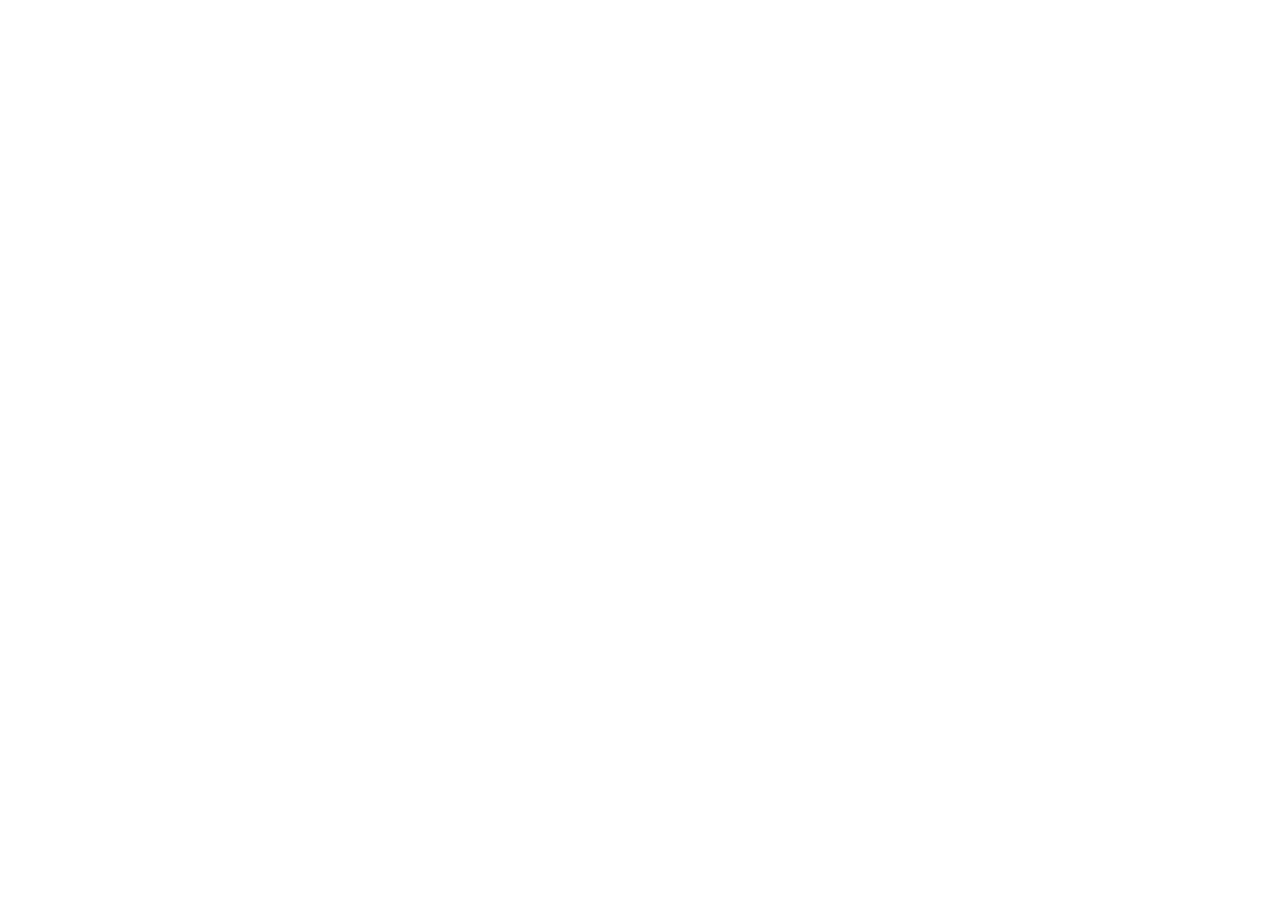
==== about.html @ 88073e7e "chore: add initial TaskFlow structure and Dockerfile" ====
<!DOCTYPE html>
<html lang="en">

<head>
    <meta charset="UTF-8">
    <meta name="viewport" content="width=device-width, initial-scale=1.0">
    <title>About</title>
</head>

<body>

</body>

</html>
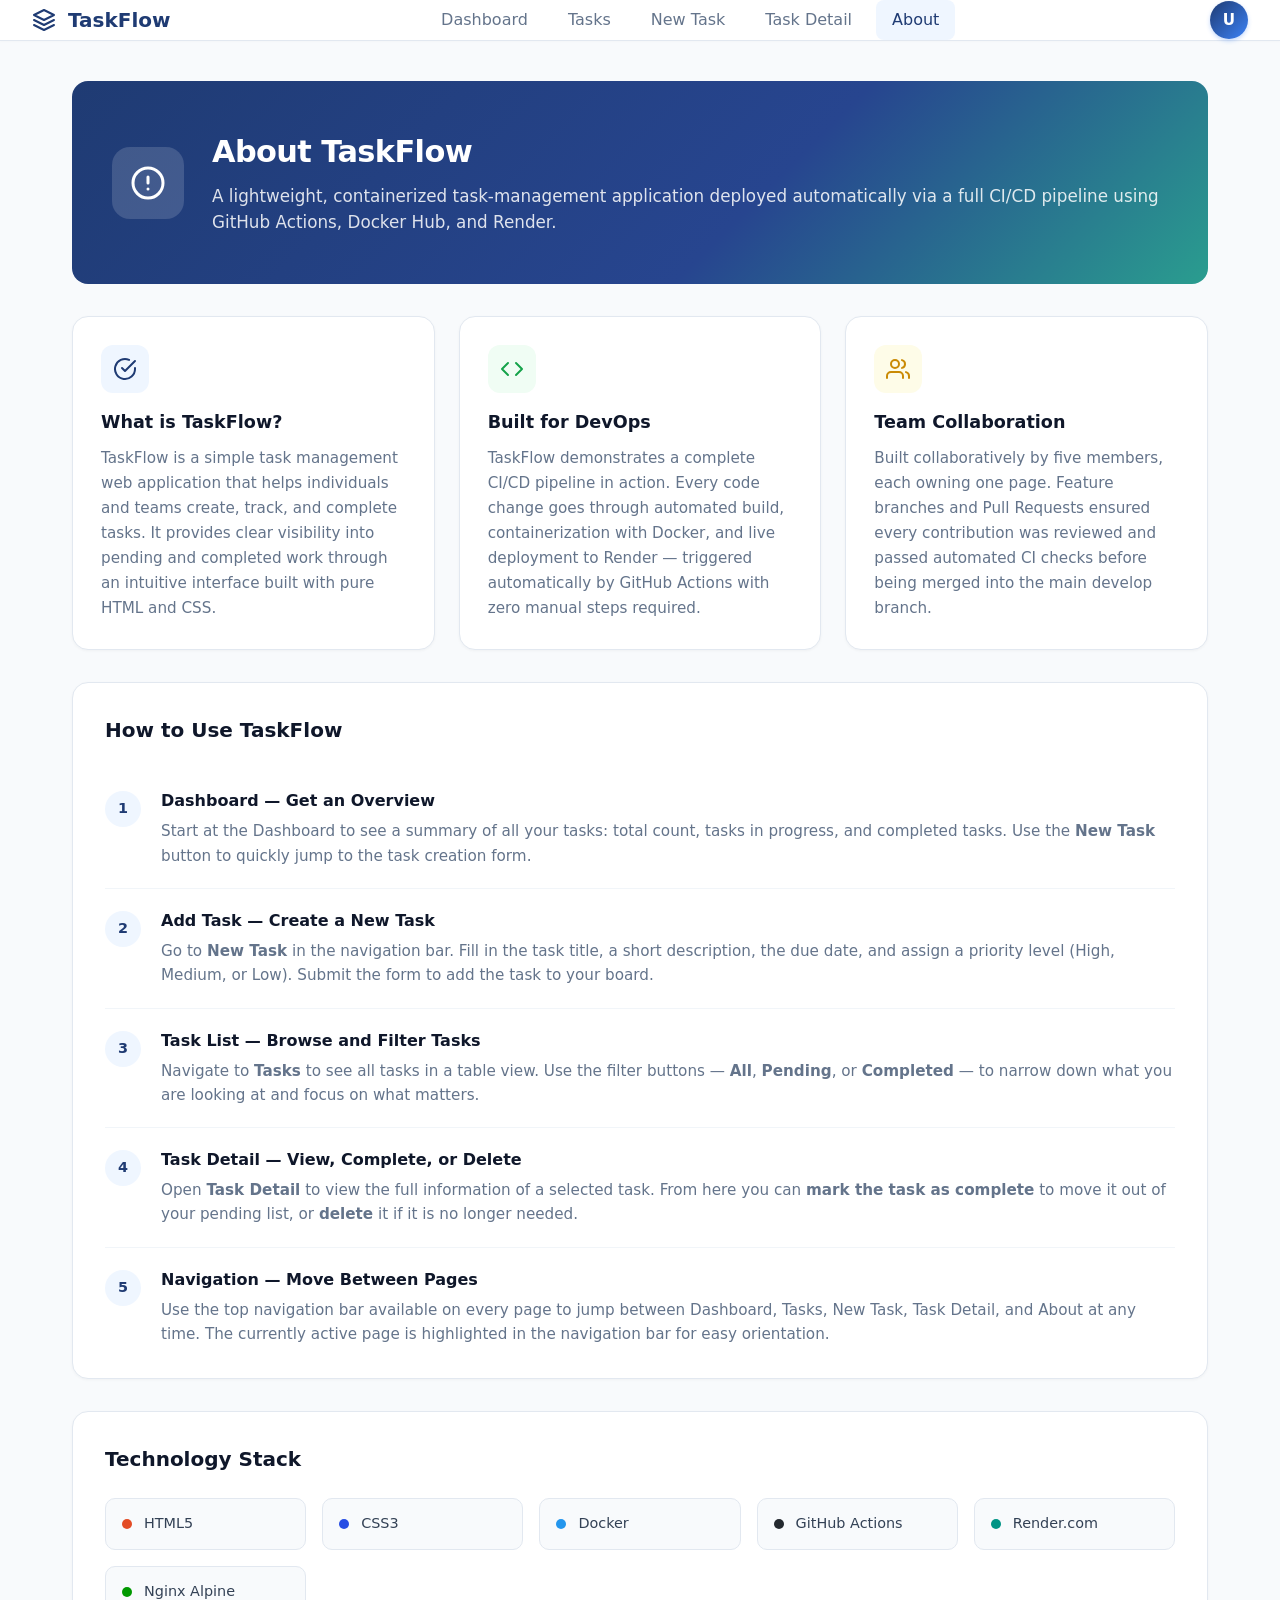
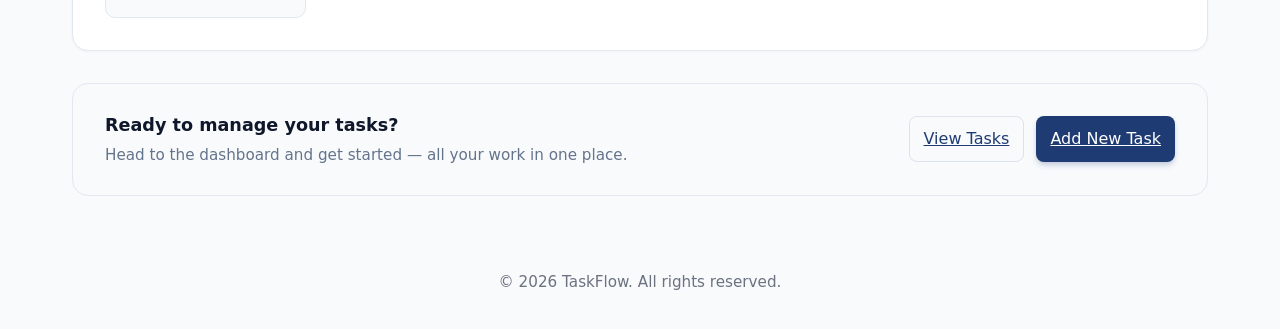
==== commit 43036cf6: "feat: add about.html - About/Help page for TaskFlow - App description, purpose, and team collaborati" ====
--- a/about.html
+++ b/about.html
@@ -4,10 +4,432 @@
 <head>
     <meta charset="UTF-8">
     <meta name="viewport" content="width=device-width, initial-scale=1.0">
-    <title>About</title>
+    <title>About - TaskFlow</title>
+    <link rel="stylesheet" href="style.css">
+    <style>
+        .about-hero {
+            background: linear-gradient(135deg, #1f3b73 0%, #27458f 60%, #2a9d8f 100%);
+            border-radius: 16px;
+            padding: 48px 40px;
+            color: white;
+            margin-bottom: 32px;
+            display: flex;
+            align-items: center;
+            gap: 28px;
+        }
+
+        .about-hero-icon {
+            width: 72px;
+            height: 72px;
+            background: rgba(255, 255, 255, 0.15);
+            border-radius: 18px;
+            display: flex;
+            align-items: center;
+            justify-content: center;
+            flex-shrink: 0;
+        }
+
+        .about-hero h1 {
+            margin: 0 0 8px 0;
+            font-size: 1.9rem;
+            letter-spacing: -0.02em;
+        }
+
+        .about-hero p {
+            margin: 0;
+            opacity: 0.85;
+            font-size: 1.05rem;
+            line-height: 1.6;
+        }
+
+        .about-grid {
+            display: grid;
+            grid-template-columns: repeat(auto-fit, minmax(300px, 1fr));
+            gap: 24px;
+            margin-bottom: 32px;
+        }
+
+        .about-card {
+            background: #ffffff;
+            border-radius: 16px;
+            padding: 28px;
+            border: 1px solid #e2e8f0;
+            box-shadow: 0 1px 3px rgba(0, 0, 0, 0.04);
+            transition: transform 0.2s ease, box-shadow 0.2s ease;
+        }
+
+        .about-card:hover {
+            transform: translateY(-4px);
+            box-shadow: 0 12px 20px -3px rgba(0, 0, 0, 0.08);
+            border-color: #cbd5e1;
+        }
+
+        .about-card-icon {
+            width: 48px;
+            height: 48px;
+            border-radius: 12px;
+            display: flex;
+            align-items: center;
+            justify-content: center;
+            margin-bottom: 16px;
+        }
+
+        .about-card h3 {
+            margin: 0 0 10px 0;
+            font-size: 1.1rem;
+            color: #0f172a;
+            font-weight: 600;
+        }
+
+        .about-card p {
+            margin: 0;
+            color: #64748b;
+            line-height: 1.65;
+            font-size: 0.95rem;
+        }
+
+        .guide-section {
+            background: #ffffff;
+            border-radius: 16px;
+            padding: 32px;
+            border: 1px solid #e2e8f0;
+            box-shadow: 0 1px 3px rgba(0, 0, 0, 0.04);
+            margin-bottom: 32px;
+        }
+
+        .guide-section h2 {
+            margin: 0 0 24px 0;
+            font-size: 1.25rem;
+            color: #0f172a;
+            font-weight: 600;
+        }
+
+        .guide-steps {
+            display: flex;
+            flex-direction: column;
+            gap: 0;
+        }
+
+        .guide-step {
+            display: flex;
+            gap: 20px;
+            padding: 20px 0;
+            border-bottom: 1px solid #f1f5f9;
+            align-items: flex-start;
+        }
+
+        .guide-step:last-child {
+            border-bottom: none;
+            padding-bottom: 0;
+        }
+
+        .step-number {
+            width: 36px;
+            height: 36px;
+            background: #eff6ff;
+            color: #1f3b73;
+            border-radius: 50%;
+            display: flex;
+            align-items: center;
+            justify-content: center;
+            font-weight: 700;
+            font-size: 0.9rem;
+            flex-shrink: 0;
+            margin-top: 2px;
+        }
+
+        .step-content h4 {
+            margin: 0 0 6px 0;
+            color: #0f172a;
+            font-size: 1rem;
+            font-weight: 600;
+        }
+
+        .step-content p {
+            margin: 0;
+            color: #64748b;
+            font-size: 0.95rem;
+            line-height: 1.6;
+        }
+
+        .tech-stack {
+            background: #ffffff;
+            border-radius: 16px;
+            padding: 32px;
+            border: 1px solid #e2e8f0;
+            box-shadow: 0 1px 3px rgba(0, 0, 0, 0.04);
+            margin-bottom: 32px;
+        }
+
+        .tech-stack h2 {
+            margin: 0 0 24px 0;
+            font-size: 1.25rem;
+            color: #0f172a;
+            font-weight: 600;
+        }
+
+        .tech-grid {
+            display: grid;
+            grid-template-columns: repeat(auto-fit, minmax(180px, 1fr));
+            gap: 16px;
+        }
+
+        .tech-item {
+            display: flex;
+            align-items: center;
+            gap: 12px;
+            padding: 14px 16px;
+            background: #f8fafc;
+            border-radius: 10px;
+            border: 1px solid #e2e8f0;
+        }
+
+        .tech-dot {
+            width: 10px;
+            height: 10px;
+            border-radius: 50%;
+            flex-shrink: 0;
+        }
+
+        .tech-item span {
+            font-size: 0.9rem;
+            color: #334155;
+            font-weight: 500;
+        }
+
+        .cta-bar {
+            background: #f8fafc;
+            border-radius: 16px;
+            padding: 28px 32px;
+            border: 1px solid #e2e8f0;
+            display: flex;
+            align-items: center;
+            justify-content: space-between;
+            gap: 20px;
+        }
+
+        .cta-bar h3 {
+            margin: 0 0 6px 0;
+            color: #0f172a;
+            font-size: 1.1rem;
+        }
+
+        .cta-bar p {
+            margin: 0;
+            color: #64748b;
+            font-size: 0.95rem;
+        }
+
+        .cta-buttons {
+            display: flex;
+            gap: 12px;
+            flex-shrink: 0;
+        }
+
+        @media (max-width: 640px) {
+            .about-hero {
+                flex-direction: column;
+                padding: 32px 24px;
+                text-align: center;
+            }
+
+            .cta-bar {
+                flex-direction: column;
+                text-align: center;
+            }
+        }
+    </style>
 </head>
 
-<body>
+<body class="dashboard-body">
+
+    <!-- Top Navigation -->
+    <nav class="top-nav">
+        <div class="brand">
+            <svg width="24" height="24" viewBox="0 0 24 24" fill="none" stroke="currentColor" stroke-width="2"
+                stroke-linecap="round" stroke-linejoin="round">
+                <path d="M12 2L2 7l10 5 10-5-10-5zM2 17l10 5 10-5M2 12l10 5 10-5" />
+            </svg>
+            <span>TaskFlow</span>
+        </div>
+        <div class="nav-links">
+            <a href="index.html">Dashboard</a>
+            <a href="task-list.html">Tasks</a>
+            <a href="add-task.html">New Task</a>
+            <a href="task-detail.html">Task Detail</a>
+            <a href="about.html" class="active">About</a>
+        </div>
+        <div class="user-profile">
+            <div class="avatar" title="User Profile">U</div>
+        </div>
+    </nav>
+
+    <main class="dashboard-main">
+
+        <!-- Hero Section -->
+        <div class="about-hero">
+            <div class="about-hero-icon">
+                <svg width="36" height="36" viewBox="0 0 24 24" fill="none" stroke="white" stroke-width="2"
+                    stroke-linecap="round" stroke-linejoin="round">
+                    <circle cx="12" cy="12" r="10"></circle>
+                    <line x1="12" y1="8" x2="12" y2="12"></line>
+                    <line x1="12" y1="16" x2="12.01" y2="16"></line>
+                </svg>
+            </div>
+            <div>
+                <h1>About TaskFlow</h1>
+                <p>A lightweight, containerized task-management application deployed automatically via a full CI/CD
+                    pipeline using GitHub Actions, Docker Hub, and Render.</p>
+            </div>
+        </div>
+
+        <!-- Feature Cards -->
+        <div class="about-grid">
+            <div class="about-card">
+                <div class="about-card-icon" style="background:#eff6ff;">
+                    <svg width="24" height="24" viewBox="0 0 24 24" fill="none" stroke="#1f3b73" stroke-width="2"
+                        stroke-linecap="round" stroke-linejoin="round">
+                        <path d="M22 11.08V12a10 10 0 1 1-5.93-9.14"></path>
+                        <polyline points="22 4 12 14.01 9 11.01"></polyline>
+                    </svg>
+                </div>
+                <h3>What is TaskFlow?</h3>
+                <p>TaskFlow is a simple task management web application that helps individuals and teams create, track,
+                    and complete tasks. It provides clear visibility into pending and completed work through an intuitive
+                    interface built with pure HTML and CSS.</p>
+            </div>
+
+            <div class="about-card">
+                <div class="about-card-icon" style="background:#f0fdf4;">
+                    <svg width="24" height="24" viewBox="0 0 24 24" fill="none" stroke="#16a34a" stroke-width="2"
+                        stroke-linecap="round" stroke-linejoin="round">
+                        <polyline points="16 18 22 12 16 6"></polyline>
+                        <polyline points="8 6 2 12 8 18"></polyline>
+                    </svg>
+                </div>
+                <h3>Built for DevOps</h3>
+                <p>TaskFlow demonstrates a complete CI/CD pipeline in action. Every code change goes through automated
+                    build, containerization with Docker, and live deployment to Render — triggered automatically by
+                    GitHub Actions with zero manual steps required.</p>
+            </div>
+
+            <div class="about-card">
+                <div class="about-card-icon" style="background:#fefce8;">
+                    <svg width="24" height="24" viewBox="0 0 24 24" fill="none" stroke="#ca8a04" stroke-width="2"
+                        stroke-linecap="round" stroke-linejoin="round">
+                        <path d="M17 21v-2a4 4 0 0 0-4-4H5a4 4 0 0 0-4 4v2"></path>
+                        <circle cx="9" cy="7" r="4"></circle>
+                        <path d="M23 21v-2a4 4 0 0 0-3-3.87"></path>
+                        <path d="M16 3.13a4 4 0 0 1 0 7.75"></path>
+                    </svg>
+                </div>
+                <h3>Team Collaboration</h3>
+                <p>Built collaboratively by five members, each owning one page. Feature branches and Pull Requests
+                    ensured every contribution was reviewed and passed automated CI checks before being merged into
+                    the main develop branch.</p>
+            </div>
+        </div>
+
+        <!-- Usage Guide -->
+        <div class="guide-section">
+            <h2>How to Use TaskFlow</h2>
+            <div class="guide-steps">
+                <div class="guide-step">
+                    <div class="step-number">1</div>
+                    <div class="step-content">
+                        <h4>Dashboard &mdash; Get an Overview</h4>
+                        <p>Start at the Dashboard to see a summary of all your tasks: total count, tasks in progress,
+                            and completed tasks. Use the <strong>New Task</strong> button to quickly jump to the task
+                            creation form.</p>
+                    </div>
+                </div>
+                <div class="guide-step">
+                    <div class="step-number">2</div>
+                    <div class="step-content">
+                        <h4>Add Task &mdash; Create a New Task</h4>
+                        <p>Go to <strong>New Task</strong> in the navigation bar. Fill in the task title, a short
+                            description, the due date, and assign a priority level (High, Medium, or Low). Submit the
+                            form to add the task to your board.</p>
+                    </div>
+                </div>
+                <div class="guide-step">
+                    <div class="step-number">3</div>
+                    <div class="step-content">
+                        <h4>Task List &mdash; Browse and Filter Tasks</h4>
+                        <p>Navigate to <strong>Tasks</strong> to see all tasks in a table view. Use the filter buttons
+                            &mdash; <strong>All</strong>, <strong>Pending</strong>, or <strong>Completed</strong>
+                            &mdash; to narrow down what you are looking at and focus on what matters.</p>
+                    </div>
+                </div>
+                <div class="guide-step">
+                    <div class="step-number">4</div>
+                    <div class="step-content">
+                        <h4>Task Detail &mdash; View, Complete, or Delete</h4>
+                        <p>Open <strong>Task Detail</strong> to view the full information of a selected task. From
+                            here you can <strong>mark the task as complete</strong> to move it out of your pending
+                            list, or <strong>delete</strong> it if it is no longer needed.</p>
+                    </div>
+                </div>
+                <div class="guide-step">
+                    <div class="step-number">5</div>
+                    <div class="step-content">
+                        <h4>Navigation &mdash; Move Between Pages</h4>
+                        <p>Use the top navigation bar available on every page to jump between Dashboard, Tasks,
+                            New Task, Task Detail, and About at any time. The currently active page is highlighted
+                            in the navigation bar for easy orientation.</p>
+                    </div>
+                </div>
+            </div>
+        </div>
+
+        <!-- Tech Stack -->
+        <div class="tech-stack">
+            <h2>Technology Stack</h2>
+            <div class="tech-grid">
+                <div class="tech-item">
+                    <div class="tech-dot" style="background:#e34c26;"></div>
+                    <span>HTML5</span>
+                </div>
+                <div class="tech-item">
+                    <div class="tech-dot" style="background:#264de4;"></div>
+                    <span>CSS3</span>
+                </div>
+                <div class="tech-item">
+                    <div class="tech-dot" style="background:#2496ed;"></div>
+                    <span>Docker</span>
+                </div>
+                <div class="tech-item">
+                    <div class="tech-dot" style="background:#24292f;"></div>
+                    <span>GitHub Actions</span>
+                </div>
+                <div class="tech-item">
+                    <div class="tech-dot" style="background:#009485;"></div>
+                    <span>Render.com</span>
+                </div>
+                <div class="tech-item">
+                    <div class="tech-dot" style="background:#009900;"></div>
+                    <span>Nginx Alpine</span>
+                </div>
+            </div>
+        </div>
+
+        <!-- CTA Bar -->
+        <div class="cta-bar">
+            <div>
+                <h3>Ready to manage your tasks?</h3>
+                <p>Head to the dashboard and get started &mdash; all your work in one place.</p>
+            </div>
+            <div class="cta-buttons">
+                <a href="task-list.html" class="btn btn-outline">View Tasks</a>
+                <a href="add-task.html" class="btn btn-primary shadow-btn">Add New Task</a>
+            </div>
+        </div>
+
+    </main>
+
+    <footer>
+        <p>&copy; 2026 TaskFlow. All rights reserved.</p>
+    </footer>
 
 </body>
 
--- a/style.css
+++ b/style.css
@@ -0,0 +1,566 @@
+:root {
+    --bg: #f4f7fb;
+    --surface: #ffffff;
+    --card: #eef5ff;
+    --primary: #1f3b73;
+    --accent: #2a9d8f;
+    --muted: #6b7280;
+    --radius: 10px;
+    --max-width: 1100px;
+    --shadow-sm: 0 2px 6px rgba(16, 24, 40, 0.06);
+    --shadow-md: 0 6px 18px rgba(16, 24, 40, 0.08);
+}
+
+/* Basic reset */
+* {
+    box-sizing: border-box
+}
+
+html,
+body {
+    height: 100%
+}
+
+img,
+video {
+    max-width: 100%;
+    height: auto;
+    display: block
+}
+
+button,
+input,
+textarea,
+select {
+    font: inherit
+}
+
+body {
+    margin: 0;
+    font-family: Inter, system-ui, -apple-system, 'Segoe UI', Roboto, 'Helvetica Neue', Arial, sans-serif;
+    background: var(--bg);
+    color: #111827;
+    -webkit-font-smoothing: antialiased;
+    -moz-osx-font-smoothing: grayscale;
+    line-height: 1.5;
+}
+
+header {
+    background: linear-gradient(90deg, var(--primary), #27458f);
+    color: white;
+    padding: 28px 16px;
+    text-align: center;
+    box-shadow: var(--shadow-sm);
+}
+
+header h1 {
+    margin: 0;
+    font-size: 1.5rem;
+    letter-spacing: 0.2px
+}
+
+nav {
+    background: var(--surface);
+    padding: 12px 16px;
+    display: flex;
+    justify-content: center;
+    gap: 18px;
+    align-items: center;
+    box-shadow: var(--shadow-sm);
+}
+
+nav a {
+    color: var(--primary);
+    text-decoration: none;
+    font-weight: 600;
+    padding: 8px 10px;
+    border-radius: 6px;
+}
+
+nav a:hover,
+nav a:focus {
+    background: rgba(31, 59, 115, 0.06);
+    outline: none
+}
+
+.container {
+    max-width: var(--max-width);
+    margin: 28px auto;
+    background: var(--surface);
+    padding: 28px;
+    border-radius: var(--radius);
+    box-shadow: var(--shadow-md);
+}
+
+.card {
+    padding: 20px;
+    margin: 16px 0;
+    background: var(--card);
+    border-left: 6px solid var(--primary);
+    border-radius: 8px;
+    transition: transform .18s ease, box-shadow .18s ease;
+}
+
+.card:hover {
+    transform: translateY(-3px);
+    box-shadow: var(--shadow-md)
+}
+
+.muted {
+    color: var(--muted);
+    font-size: .95rem
+}
+
+/* Buttons */
+.btn {
+    display: inline-flex;
+    align-items: center;
+    gap: .5rem;
+    padding: 10px 14px;
+    border-radius: 8px;
+    border: 0;
+    cursor: pointer
+}
+
+.btn-primary {
+    background: var(--primary);
+    color: #fff
+}
+
+.btn-primary:hover {
+    filter: brightness(.95)
+}
+
+.btn-outline {
+    background: transparent;
+    border: 1px solid rgba(31, 59, 115, 0.12);
+    color: var(--primary)
+}
+
+.btn-ghost {
+    background: transparent;
+    color: var(--primary)
+}
+
+.btn:focus {
+    outline: 3px solid rgba(31, 59, 115, 0.12);
+    outline-offset: 2px
+}
+
+/* Forms */
+input,
+textarea,
+select {
+    width: 100%;
+    padding: 10px 12px;
+    margin: 8px 0 16px;
+    border: 1px solid #e6e9ef;
+    border-radius: 8px;
+    background: #fff;
+}
+
+input:focus,
+textarea:focus,
+select:focus {
+    border-color: var(--primary);
+    box-shadow: 0 4px 14px rgba(31, 59, 115, 0.06);
+    outline: none
+}
+
+/* Tables */
+.table-wrap {
+    overflow: auto;
+    border-radius: 8px
+}
+
+table {
+    width: 100%;
+    border-collapse: collapse;
+    min-width: 600px
+}
+
+thead th {
+    position: sticky;
+    top: 0;
+    background: var(--surface);
+    z-index: 1;
+    padding: 12px 14px;
+    text-align: left;
+    font-weight: 600
+}
+
+tbody tr:nth-child(even) {
+    background: rgba(34, 43, 69, 0.02)
+}
+
+th,
+td {
+    padding: 12px 14px;
+    border-bottom: 1px solid #eef2f6
+}
+
+/* Utilities */
+.flex {
+    display: flex
+}
+
+.flex-center {
+    display: flex;
+    align-items: center;
+    justify-content: center
+}
+
+.stack {
+    display: flex;
+    flex-direction: column;
+    gap: 12px
+}
+
+.badge {
+    display: inline-block;
+    padding: 4px 8px;
+    background: rgba(42, 157, 143, 0.12);
+    color: var(--accent);
+    border-radius: 999px;
+    font-weight: 600
+}
+
+footer {
+    text-align: center;
+    padding: 20px;
+    color: var(--muted);
+    font-size: 0.95rem;
+}
+
+/* Responsive tweaks */
+@media (max-width: 800px) {
+    .container {
+        margin: 18px;
+        padding: 20px
+    }
+
+    nav {
+        flex-wrap: wrap;
+        gap: 10px
+    }
+
+    header h1 {
+        font-size: 1.25rem
+    }
+
+    table {
+        min-width: 0
+    }
+}
+
+@media (max-width: 480px) {
+    .container {
+        padding: 16px;
+        border-radius: 8px
+    }
+
+    .card {
+        padding: 14px
+    }
+
+    nav {
+        padding: 10px
+    }
+}
+
+/* Accessibility helpers */
+.sr-only {
+    position: absolute;
+    width: 1px;
+    height: 1px;
+    padding: 0;
+    margin: -1px;
+    overflow: hidden;
+    clip: rect(0, 0, 0, 0);
+    white-space: nowrap;
+    border: 0
+}
+
+/* Small visual polish */
+a {
+    color: var(--primary)
+}
+
+/* ========================================= */
+/* DASHBOARD MODERN REDESIGN                 */
+/* ========================================= */
+
+.dashboard-body {
+    background: #f8fafc;
+    display: flex;
+    flex-direction: column;
+    min-height: 100vh;
+}
+
+.top-nav {
+    background: #ffffff;
+    padding: 0 32px;
+    height: 72px;
+    display: flex;
+    justify-content: space-between;
+    align-items: center;
+    border-bottom: 1px solid #e2e8f0;
+    position: sticky;
+    top: 0;
+    z-index: 100;
+    box-shadow: 0 1px 2px rgba(0, 0, 0, 0.02);
+}
+
+.brand {
+    display: flex;
+    align-items: center;
+    gap: 12px;
+    font-weight: 700;
+    font-size: 1.25rem;
+    color: var(--primary);
+}
+
+.nav-links {
+    display: flex;
+    gap: 8px;
+}
+
+.nav-links a {
+    padding: 8px 16px;
+    color: #64748b;
+    text-decoration: none;
+    font-weight: 500;
+    border-radius: 8px;
+    transition: all 0.2s ease;
+    background: transparent;
+    box-shadow: none;
+}
+
+.nav-links a:hover {
+    background: #f1f5f9;
+    color: #0f172a;
+}
+
+.nav-links a.active {
+    background: #eff6ff;
+    color: var(--primary);
+}
+
+.user-profile .avatar {
+    width: 38px;
+    height: 38px;
+    background: linear-gradient(135deg, var(--primary), #3b82f6);
+    color: white;
+    border-radius: 50%;
+    display: flex;
+    align-items: center;
+    justify-content: center;
+    font-weight: 600;
+    font-size: 0.95rem;
+    cursor: pointer;
+    box-shadow: 0 2px 4px rgba(59, 130, 246, 0.3);
+}
+
+.dashboard-main {
+    max-width: 1200px;
+    margin: 0 auto;
+    padding: 40px 32px;
+    width: 100%;
+    flex: 1;
+}
+
+.dashboard-header {
+    display: flex;
+    justify-content: space-between;
+    align-items: flex-end;
+    margin-bottom: 32px;
+    background: transparent;
+    padding: 0;
+    box-shadow: none;
+    text-align: left;
+}
+
+.header-content h1 {
+    margin: 0 0 8px 0;
+    font-size: 1.85rem;
+    color: #0f172a;
+    letter-spacing: -0.02em;
+}
+
+.header-content p {
+    margin: 0;
+    color: #64748b;
+    font-size: 1.05rem;
+}
+
+.shadow-btn {
+    box-shadow: 0 4px 6px -1px rgba(31, 59, 115, 0.2), 0 2px 4px -1px rgba(31, 59, 115, 0.1);
+    transition: transform 0.15s, box-shadow 0.15s;
+}
+
+.shadow-btn:hover {
+    transform: translateY(-1px);
+    box-shadow: 0 6px 8px -1px rgba(31, 59, 115, 0.25), 0 4px 6px -1px rgba(31, 59, 115, 0.15);
+}
+
+.stats-grid {
+    display: grid;
+    grid-template-columns: repeat(auto-fit, minmax(280px, 1fr));
+    gap: 24px;
+    margin-bottom: 40px;
+}
+
+.stat-card {
+    background: #ffffff;
+    border-radius: 16px;
+    padding: 24px;
+    display: flex;
+    align-items: center;
+    gap: 20px;
+    border: 1px solid #e2e8f0;
+    box-shadow: 0 1px 3px rgba(0, 0, 0, 0.04);
+    transition: transform 0.2s cubic-bezier(0.4, 0, 0.2, 1), box-shadow 0.2s cubic-bezier(0.4, 0, 0.2, 1);
+    margin: 0;
+}
+
+.stat-card:hover {
+    transform: translateY(-4px);
+    box-shadow: 0 12px 20px -3px rgba(0, 0, 0, 0.08), 0 4px 6px -2px rgba(0, 0, 0, 0.04);
+    border-color: #cbd5e1;
+}
+
+.stat-icon {
+    width: 60px;
+    height: 60px;
+    border-radius: 14px;
+    display: flex;
+    align-items: center;
+    justify-content: center;
+}
+
+.stat-details h3 {
+    margin: 0 0 6px 0;
+    font-size: 0.85rem;
+    color: #64748b;
+    font-weight: 600;
+    text-transform: uppercase;
+    letter-spacing: 0.05em;
+}
+
+.stat-value {
+    font-size: 2.25rem;
+    font-weight: 700;
+    color: #0f172a;
+    line-height: 1;
+    letter-spacing: -0.02em;
+}
+
+.recent-activity {
+    background: #ffffff;
+    border-radius: 16px;
+    border: 1px solid #e2e8f0;
+    padding: 28px;
+    box-shadow: 0 1px 3px rgba(0, 0, 0, 0.04);
+}
+
+.section-header {
+    display: flex;
+    justify-content: space-between;
+    align-items: center;
+    margin-bottom: 24px;
+}
+
+.section-header h2 {
+    margin: 0;
+    font-size: 1.25rem;
+    color: #0f172a;
+    font-weight: 600;
+}
+
+.activity-list {
+    display: flex;
+    flex-direction: column;
+}
+
+.activity-item {
+    display: flex;
+    justify-content: space-between;
+    align-items: center;
+    padding: 16px 0;
+    border-bottom: 1px solid #f1f5f9;
+    transition: background-color 0.2s;
+}
+
+.activity-item:hover {
+    background-color: #f8fafc;
+    border-radius: 8px;
+    padding: 16px 12px;
+    margin: 0 -12px;
+    /* Pull out to align */
+}
+
+.activity-item:last-child {
+    border-bottom: none;
+    padding-bottom: 0;
+}
+
+.activity-item:last-child:hover {
+    padding-bottom: 16px;
+}
+
+.activity-info h4 {
+    margin: 0 0 6px 0;
+    font-size: 1rem;
+    color: #1e293b;
+    font-weight: 600;
+}
+
+.badge.in-progress-badge {
+    background: #fefce8;
+    color: #ca8a04;
+}
+
+.badge.completed-badge {
+    background: #f0fdf4;
+    color: #16a34a;
+}
+
+.badge.pending-badge {
+    background: #f1f5f9;
+    color: #475569;
+}
+
+@media (max-width: 768px) {
+    .dashboard-header {
+        flex-direction: column;
+        align-items: flex-start;
+        gap: 16px;
+    }
+
+    .top-nav {
+        padding: 12px 20px;
+        height: auto;
+        flex-wrap: wrap;
+        gap: 12px;
+    }
+
+    .nav-links {
+        display: flex;
+        width: 100%;
+        justify-content: flex-start;
+        overflow-x: auto;
+        padding-bottom: 4px;
+        -webkit-overflow-scrolling: touch;
+        gap: 12px;
+    }
+
+    .nav-links a {
+        white-space: nowrap;
+        padding: 6px 12px;
+        font-size: 0.95rem;
+    }
+
+    .stat-card {
+        padding: 20px;
+    }
+}
